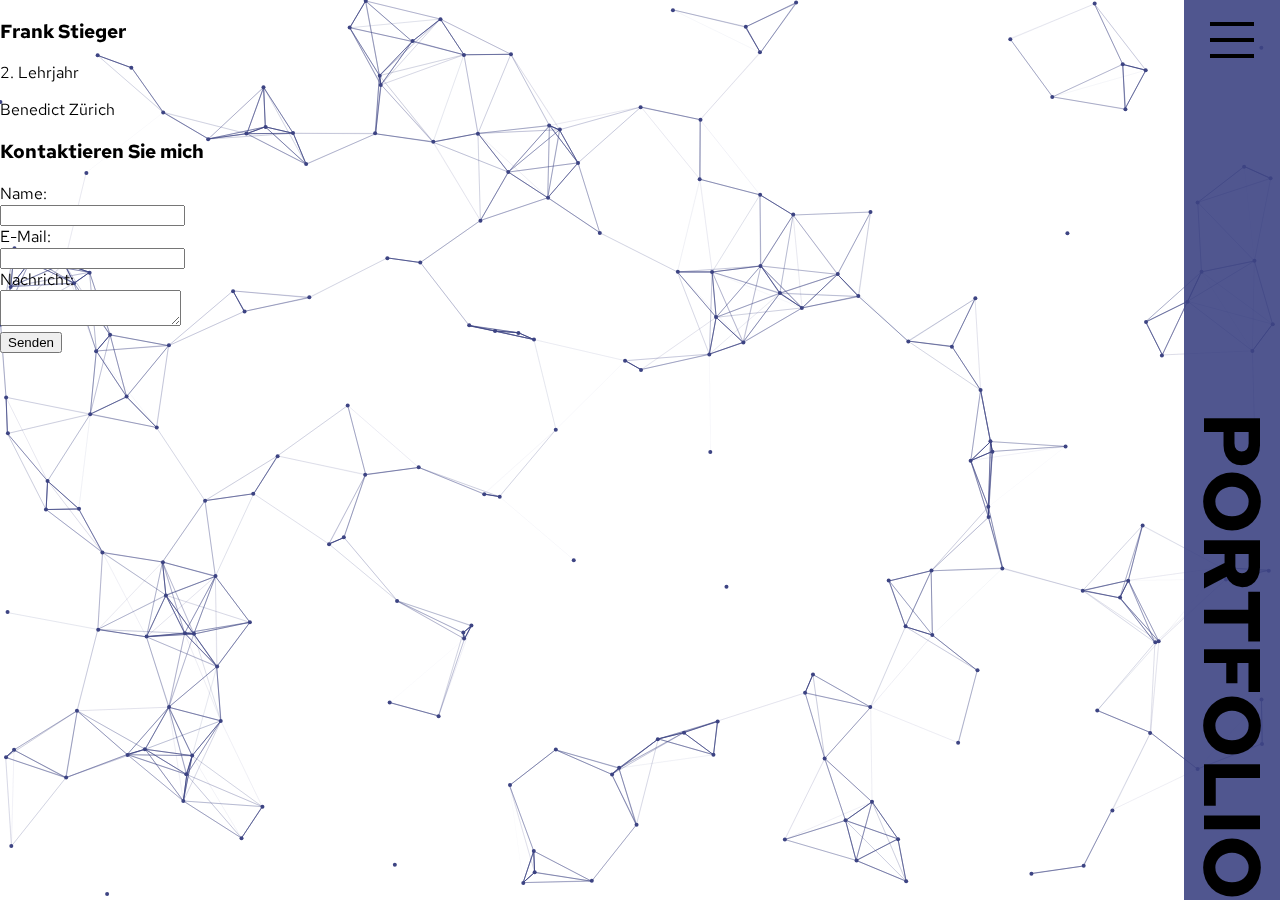
==== about.html @ e68fa995 "first commit" ====
<!DOCTYPE html>
<html lang="en">
  <head>
    <meta charset="UTF-8" />
    <meta name="viewport" content="width=device-width, initial-scale=1.0" />
    <title>Document</title>
    <link rel="stylesheet" href="css/main.css" />
    <link rel="stylesheet" href="css/projects.css" />
  </head>
  <body>
    <header>
      <nav>
        <button class="menu-button">
          <svg
            class="open-menu"
            width="100%"
            height="100%"
            viewBox="0 0 16 16"
            version="1.1"
            xmlns="http://www.w3.org/2000/svg"
            xmlns:xlink="http://www.w3.org/1999/xlink"
            xml:space="preserve"
            xmlns:serif="http://www.serif.com/"
            style="
              fill-rule: evenodd;
              clip-rule: evenodd;
              stroke-linejoin: round;
              stroke-miterlimit: 2;
            "
          >
            <g transform="matrix(15.6896,0,0,1.01163,-36.8663,-0.143675)">
              <rect x="2.509" y="11.509" width="0.701" height="0.988" />
            </g>
            <g transform="matrix(15.6896,0,0,1.01163,-36.8663,-4.14329)">
              <rect x="2.509" y="11.509" width="0.701" height="0.988" />
            </g>
            <g transform="matrix(15.6896,0,0,1.01163,-36.8663,-8.14268)">
              <rect x="2.509" y="11.509" width="0.701" height="0.988" />
            </g>
            <path
              d="M2.5,12C2.5,11.726 2.726,11.5 3,11.5L13,11.5C13.274,11.5 13.5,11.726 13.5,12C13.5,12.274 13.274,12.5 13,12.5L3,12.5C2.726,12.5 2.5,12.274 2.5,12ZM2.5,8C2.5,7.726 2.726,7.5 3,7.5L13,7.5C13.274,7.5 13.5,7.726 13.5,8C13.5,8.274 13.274,8.5 13,8.5L3,8.5C2.726,8.5 2.5,8.274 2.5,8ZM2.5,4C2.5,3.726 2.726,3.5 3,3.5L13,3.5C13.274,3.5 13.5,3.726 13.5,4C13.5,4.274 13.274,4.5 13,4.5L3,4.5C2.726,4.5 2.5,4.274 2.5,4Z"
            />
          </svg>
          <svg
            class="close-menu"
            xmlns="http://www.w3.org/2000/svg"
            width="100%"
            height="100%"
            fill="currentColor"
            class="bi bi-x"
            viewBox="0 0 16 16"
          >
            <path
              d="M4.646 4.646a.5.5 0 0 1 .708 0L8 7.293l2.646-2.647a.5.5 0 0 1 .708.708L8.707 8l2.647 2.646a.5.5 0 0 1-.708.708L8 8.707l-2.646 2.647a.5.5 0 0 1-.708-.708L7.293 8 4.646 5.354a.5.5 0 0 1 0-.708z"
            />
          </svg>
        </button>
        <h1>PORTFOLIO</h1>
        <ul class="menu">
          <li><a href="index.html">Home</a></li>
          <li><a href="projects.html">Projects</a></li>
          <li><a href="about.html">About</a></li>
        </ul>
      </nav>
    </header>
    <main>
      <canvas id="canvas"></canvas>
    </main>
    <footer>
      <div class="footer-columns">
        <div class="footer-column">
          <h3>Frank Stieger</h3>
          <p>2. Lehrjahr</p>
          <p>Benedict Zürich</p>
          <!--<p>
              <a href="github.com"><img src="img/github-icon.png" alt="" /></a>
              <a href="#"><img src="img/mail-icon.png" alt="" /></a>
            </p>-->
        </div>
        <div class="footer-column">
          <h3>Kontaktieren Sie mich</h3>
          <form
            action="mailto:frank@malien.ch"
            method="post"
            enctype="text/plain"
          >
            <label for="name">Name:</label><br />
            <input type="text" id="name" name="name" /><br />
            <label for="mail">E-Mail:</label><br />
            <input type="text" id="mail" name="mail" /><br />
            <label for="message">Nachricht:</label><br />
            <textarea id="message" name="message"></textarea><br />
            <input type="submit" value="Senden" />
          </form>
        </div>
      </div>
    </footer>

    <script src="js/nav.js"></script>
    <script src="js/canvas.js"></script>
  </body>
</html>
---- css/main.css ----
@import url("https://fonts.googleapis.com/css2?family=Fragment+Mono&family=Major+Mono+Display&family=Roboto+Mono:wght@400;700&display=swap");
@import url("https://fonts.googleapis.com/css2?family=Red+Hat+Display:wght@300;400&family=Red+Hat+Text:wght@300&display=swap");
body {
  margin: 0;
  padding: 0;
  font-family: "Red Hat Text", sans-serif;

  overflow-x: hidden;
}

/* Navbar */
nav {
  position: fixed;
  top: 0;
  right: 0;
  height: 100%;
  width: 6rem;
  background-color: rgba(61, 68, 131, 0.9);
  z-index: 1;
  transition: all 0.4s ease-in-out;

  display: flex;
  flex-direction: column;
  justify-content: space-between;
}

nav h1 {
  writing-mode: vertical-rl;
  text-orientation: mixed;
  align-self: center;
  font-size: 5em;
}

nav.show {
  right: 60vw;
}

/*  Menu */
.menu {
  position: fixed;
  top: 0;
  right: -60vw;
  box-sizing: border-box;
  height: 100vh;
  margin: 0 0 0 0;
  background-color: white;
  height: 100%;
  width: 60vw;
  transition: all 0.4s ease-in-out;
}

.menu.show {
  right: 0;
}

nav svg {
  position: relative;
}

.close-menu,
.open-menu.hide {
  visibility: hidden;
  transition: all 6s linear;
  opacity: 0;
}

.open-menu,
.close-menu.show {
  visibility: visible;
  transition: all 6s linear;
  opacity: 1;
}

nav ul {
  display: flex;
  flex-direction: column;
  justify-content: center;
  align-items: center;
}

nav li {
  list-style: none;
  margin: 10px 0;
}

nav li a {
  text-decoration: none;
  color: #010f55;
  position: relative;
  font-size: 2em;
}

nav li a::after {
  content: "";
  position: absolute;
  display: block;
  width: 100%;
  height: 0.08em;
  bottom: 0;
  left: 0;
  background-color: #010f55;
  transform: scaleX(0);
  transition: 0.3s;
}

nav li a:hover::after {
  transform: scaleX(1);
}

/* Menu Button */
.menu-button {
  height: 6em;
  width: 6em;
  align-self: center;
  background-color: transparent;
  border-color: transparent;
}

.menu-button svg {
  fill: black;
}

.menu-button:hover {
  cursor: pointer;
}

/* Title Page */
.title-page {
  height: 100vh;
  width: 100vw;
}

/* flex container */
.flex-container {
  display: flex;
  height: 100%;
}

.flex-image-container {
  background-color: transparent;
  flex: 0 0 40%;
  display: flex;
  flex-direction: column;
  align-items: center;
  overflow: hidden;
}

.flex-text-container {
  display: flex;
  flex: 0 0 60%;
  flex-direction: column;
}

.flex-text-container h1 {
  font-size: 7rem;
  color: black;
  text-align: right;
  background-color: rgba(255, 255, 255, 0.3);
  line-height: 0.9;
  margin: 0 6rem 0 0;
}

#canvas {
  position: fixed;
  top: 0;
  left: 0;
  z-index: -1;
}

/*Title images */
.flex-image-container img {
  height: 50%;
  width: 100%;
  object-fit: cover;
  object-position: right bottom;
}

.turn-y {
  transform: scaleY(-1);
}

/* Main Content */
.main-content {
  padding: 10%;
  flex: 1 1 80%;
  min-height: 100vh;
  background-color: rgba(0, 0, 0, 0.9);
}

.grid {
  display: grid;
  height: 100%;
  grid-template-rows: 6, 1fr;
  grid-template-columns: 5, 1fr;
  gap: 1em;
}
---- css/projects.css ----
.content-container {
  width: 70vw;
  margin: 0 auto 50px auto;
  background-color: rgba(0, 0, 0, 0.8);
  text-align: center;
}

.card {
  width: 20em;
  height: 25em;
  background-color: #fff;
  border-radius: 10px;
  overflow: hidden;
  margin: 1em;
  display: inline-block;
  text-align: center;
}

.card img {
  width: 100%;
  height: 13em;
  object-fit: cover;
}

.card h3 {
  font-size: 24px;
  margin: 10px;
}

.card p {
  font-size: 16px;
  margin: 10px;
}

.card a {
  display: inline-block;
  text-align: center;
  color: #010f55;
  padding: 10px;
  margin-top: auto;
  text-decoration: none;
}

.card a::after {
  content: "";
  position: relative;
  display: block;
  width: 100%;
  height: 0.08em;
  bottom: 0;
  left: 0;
  background-color: #010f55;
  transform: scaleX(0);
  transition: 0.3s;
}

.card a:hover {
  color: #00003c;
  transition: color 0.3s ease-in-out;
}

.card a:hover::after {
  transform: scaleX(1);
}

#canvas {
  position: fixed;
  top: 0;
  left: 0;
  z-index: -1;
}
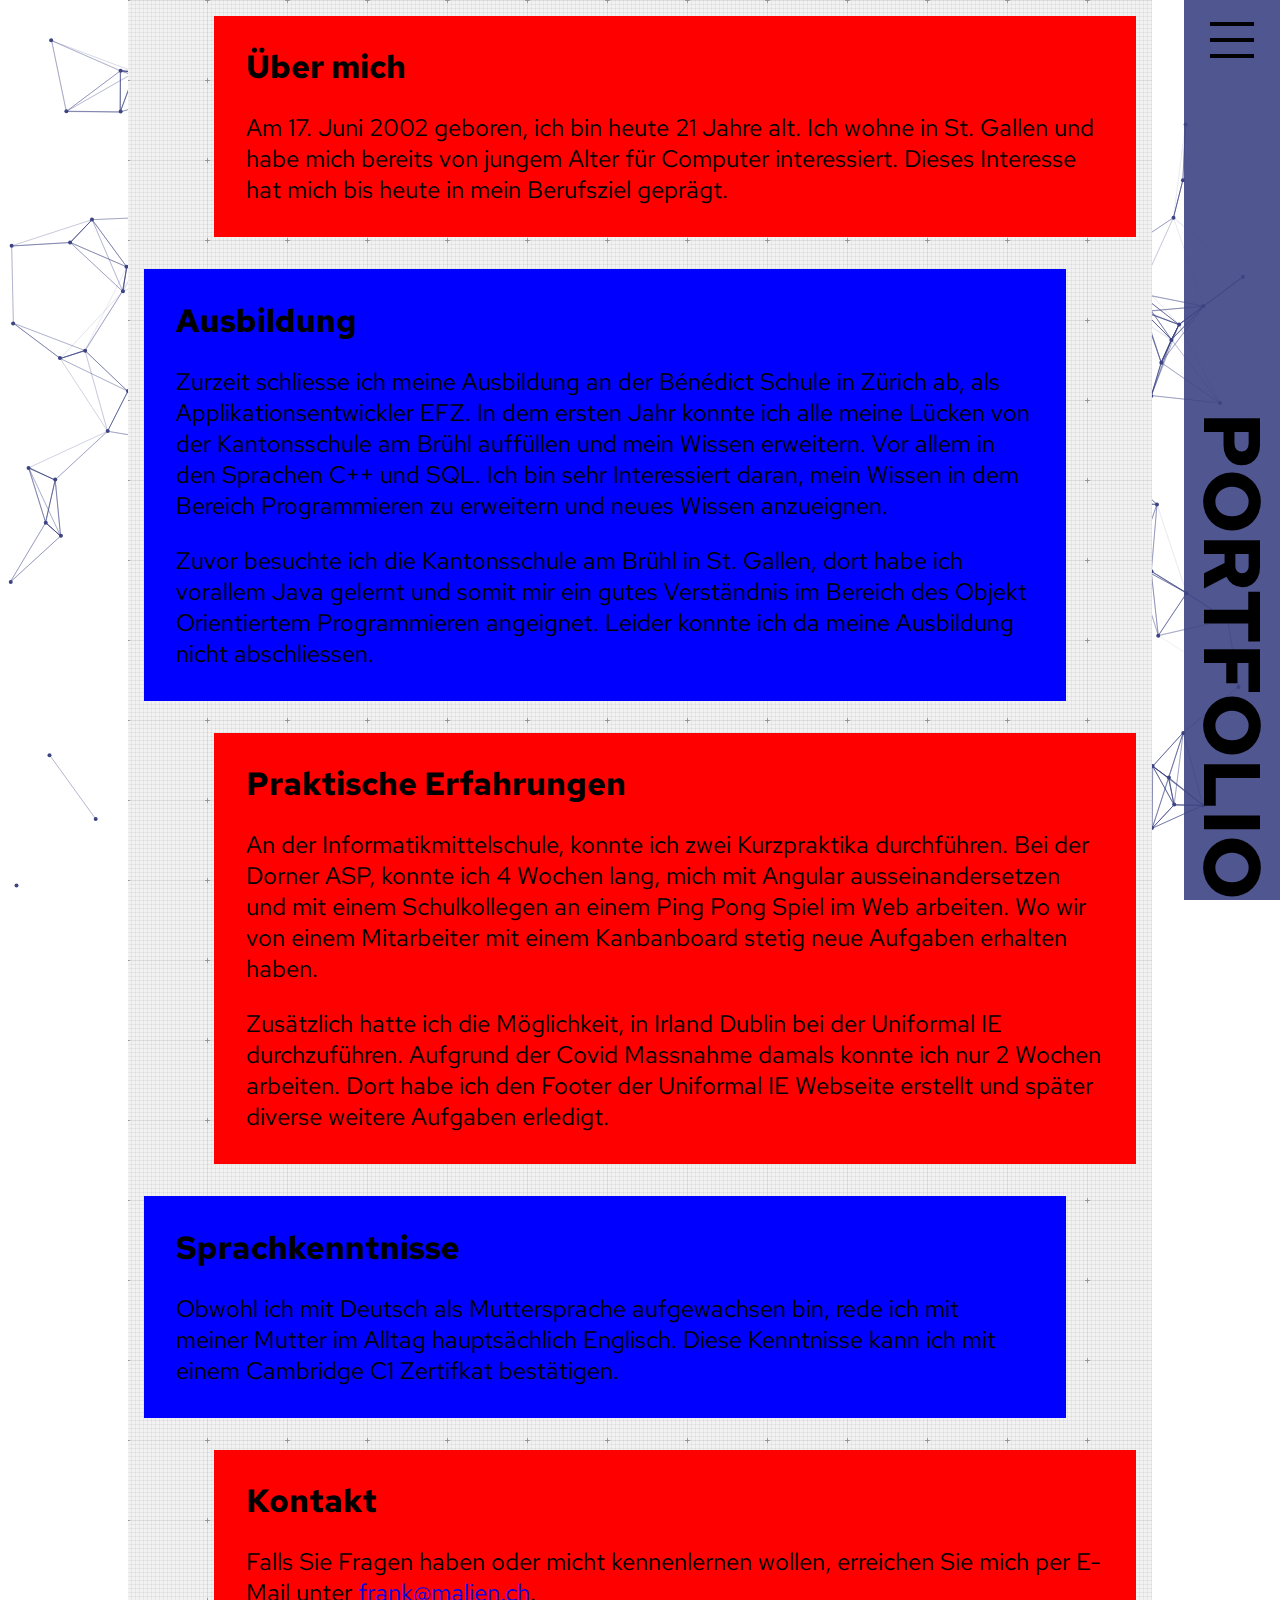
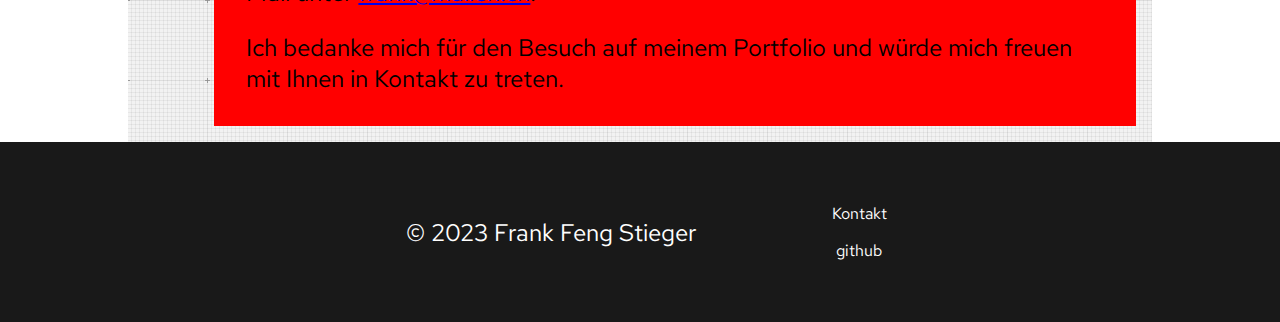
==== commit 6070ddeb: "home page, with about me layout, TODO: skill chaning divs" ====
--- a/about.html
+++ b/about.html
@@ -5,7 +5,7 @@
     <meta name="viewport" content="width=device-width, initial-scale=1.0" />
     <title>Document</title>
     <link rel="stylesheet" href="css/main.css" />
-    <link rel="stylesheet" href="css/projects.css" />
+    <link rel="stylesheet" href="css/about.css" />
   </head>
   <body>
     <header>
@@ -65,37 +65,82 @@
     </header>
     <main>
       <canvas id="canvas"></canvas>
-    </main>
-    <footer>
-      <div class="footer-columns">
-        <div class="footer-column">
-          <h3>Frank Stieger</h3>
-          <p>2. Lehrjahr</p>
-          <p>Benedict Zürich</p>
-          <!--<p>
-              <a href="github.com"><img src="img/github-icon.png" alt="" /></a>
-              <a href="#"><img src="img/mail-icon.png" alt="" /></a>
-            </p>-->
+      <div class="content">
+        <div class="content-container right">
+          <h1>Über mich</h1>
+          <p>
+            Am 17. Juni 2002 geboren, ich bin heute 21 Jahre alt. Ich wohne in
+            St. Gallen und habe mich bereits von jungem Alter für Computer
+            interessiert. Dieses Interesse hat mich bis heute in mein Berufsziel
+            geprägt.
+          </p>
         </div>
-        <div class="footer-column">
-          <h3>Kontaktieren Sie mich</h3>
-          <form
-            action="mailto:frank@malien.ch"
-            method="post"
-            enctype="text/plain"
-          >
-            <label for="name">Name:</label><br />
-            <input type="text" id="name" name="name" /><br />
-            <label for="mail">E-Mail:</label><br />
-            <input type="text" id="mail" name="mail" /><br />
-            <label for="message">Nachricht:</label><br />
-            <textarea id="message" name="message"></textarea><br />
-            <input type="submit" value="Senden" />
-          </form>
+        <div class="content-container left">
+          <h1>Ausbildung</h1>
+          <p>
+            Zurzeit schliesse ich meine Ausbildung an der Bénédict Schule in
+            Zürich ab, als Applikationsentwickler EFZ. In dem ersten Jahr konnte
+            ich alle meine Lücken von der Kantonsschule am Brühl auffüllen und
+            mein Wissen erweitern. Vor allem in den Sprachen C++ und SQL. Ich
+            bin sehr Interessiert daran, mein Wissen in dem Bereich
+            Programmieren zu erweitern und neues Wissen anzueignen.
+          </p>
+          <p>
+            Zuvor besuchte ich die Kantonsschule am Brühl in St. Gallen, dort
+            habe ich vorallem Java gelernt und somit mir ein gutes Verständnis
+            im Bereich des Objekt Orientiertem Programmieren angeignet. Leider
+            konnte ich da meine Ausbildung nicht abschliessen.
+          </p>
+        </div>
+        <div class="content-container right">
+          <h1>Praktische Erfahrungen</h1>
+          <p>
+            An der Informatikmittelschule, konnte ich zwei Kurzpraktika
+            durchführen. Bei der Dorner ASP, konnte ich 4 Wochen lang, mich mit
+            Angular ausseinandersetzen und mit einem Schulkollegen an einem Ping
+            Pong Spiel im Web arbeiten. Wo wir von einem Mitarbeiter mit einem
+            Kanbanboard stetig neue Aufgaben erhalten haben.
+          </p>
+          <p>
+            Zusätzlich hatte ich die Möglichkeit, in Irland Dublin bei der
+            Uniformal IE durchzuführen. Aufgrund der Covid Massnahme damals
+            konnte ich nur 2 Wochen arbeiten. Dort habe ich den Footer der
+            Uniformal IE Webseite erstellt und später diverse weitere Aufgaben
+            erledigt.
+          </p>
+        </div>
+        <div class="content-container left">
+          <h1>Sprachkenntnisse</h1>
+          <p>
+            Obwohl ich mit Deutsch als Muttersprache aufgewachsen bin, rede ich
+            mit meiner Mutter im Alltag hauptsächlich Englisch. Diese Kenntnisse
+            kann ich mit einem Cambridge C1 Zertifkat bestätigen.
+          </p>
+        </div>
+        <div class="content-container right">
+          <h1>Kontakt</h1>
+          <p>
+            Falls Sie Fragen haben oder micht kennenlernen wollen, erreichen Sie
+            mich per E-Mail unter
+            <a href="mailto:frank@malien.ch">frank@malien.ch</a>.
+          </p>
+          <p>
+            Ich bedanke mich für den Besuch auf meinem Portfolio und würde mich
+            freuen mit Ihnen in Kontakt zu treten.
+          </p>
         </div>
       </div>
+    </main>
+
+    <footer>
+      <div>
+        <p>© 2023 Frank Feng Stieger</p>
+      </div>
+      <div>
+        <a href="mailto:frank@malien.ch">Kontakt</a>
+        <a href="https://github.com/fs-feng?tab=repositories">github</a>
+      </div>
     </footer>
-
     <script src="js/nav.js"></script>
     <script src="js/canvas.js"></script>
   </body>
--- a/css/main.css
+++ b/css/main.css
@@ -184,13 +184,191 @@
   padding: 10%;
   flex: 1 1 80%;
   min-height: 100vh;
-  background-color: rgba(0, 0, 0, 0.9);
+  background-color: rgba(225, 225, 225, 0.9);
+  background: linear-gradient(-90deg, rgba(0, 0, 0, 0.05) 1px, transparent 1px),
+    linear-gradient(rgba(0, 0, 0, 0.05) 1px, transparent 1px),
+    linear-gradient(-90deg, rgba(0, 0, 0, 0.04) 1px, transparent 1px),
+    linear-gradient(rgba(0, 0, 0, 0.04) 1px, transparent 1px),
+    linear-gradient(
+      transparent 3px,
+      #f2f2f2 3px,
+      #f2f2f2 78px,
+      transparent 78px
+    ),
+    linear-gradient(-90deg, #aaa 1px, transparent 1px),
+    linear-gradient(
+      -90deg,
+      transparent 3px,
+      #f2f2f2 3px,
+      #f2f2f2 78px,
+      transparent 78px
+    ),
+    linear-gradient(#aaa 1px, transparent 1px), #f2f2f2;
+  background-size: 4px 4px, 4px 4px, 80px 80px, 80px 80px, 80px 80px, 80px 80px,
+    80px 80px, 80px 80px;
 }
 
 .grid {
   display: grid;
   height: 100%;
-  grid-template-rows: 6, 1fr;
-  grid-template-columns: 5, 1fr;
-  gap: 1em;
-}
+  grid-template-rows: repeat(8, 1fr);
+  grid-template-columns: repeat(6, 1fr);
+  gap: 1.5em;
+  margin-bottom: 5em;
+}
+
+.grid-item {
+  background-color: rgba(25, 25, 25, 0.9);
+  color: white;
+  font-weight: bold;
+  display: flex;
+  justify-content: center;
+  align-items: center;
+  padding: 0 1em;
+  text-align: center;
+  transition: transform 0.2s;
+
+  &:hover {
+    transform: scale(1.025);
+  }
+
+  &.small {
+    grid-column: span 1;
+    grid-row: span 1;
+  }
+
+  &.medium {
+    grid-column: span 2;
+    grid-row: span 1;
+  }
+
+  &.medium-square {
+    grid-column: span 2;
+    grid-row: span 2;
+  }
+
+  &.square {
+    grid-column: span 4;
+    grid-row: span 4;
+  }
+
+  &.wide {
+    grid-column: span 4;
+    grid-row: span 1;
+  }
+
+  &.image {
+    background-repeat: no-repeat;
+    background-position: center;
+    background-size: cover;
+    background-color: rgba(0, 0, 0, 0.5);
+    background-blend-mode: darken;
+  }
+
+  &.image-me {
+    background-image: url("/img/me.jpg");
+  }
+
+  &.image-minesweeper {
+    background-image: url("/img/minesweeper.png");
+  }
+
+  &.link {
+    background-color: rgba(61, 68, 131, 1);
+    transition: all 0.3s ease-in-out;
+    text-decoration: none;
+  }
+
+  &.link:hover {
+    cursor: pointer;
+    background-color: #010f55;
+  }
+}
+
+.link-image {
+  height: auto;
+  width: 60%;
+}
+
+.title-div {
+  border-bottom: #010f55 0.2em solid;
+  margin-bottom: 2em;
+  font-size: 1.5em;
+  color: #010f55;
+}
+
+p {
+  font-size: 1.5em;
+}
+
+footer {
+  width: 100%;
+  height: 10em;
+  background-color: rgb(25, 25, 25); /* Dark Blue Grey */
+  color: white;
+  text-align: center;
+  padding: 10px;
+  display: flex;
+  justify-content: center;
+  align-items: center;
+}
+
+footer div {
+  margin: 0 2em;
+  padding: 0 2em;
+  display: flex;
+  flex-direction: column;
+}
+
+footer div a {
+  color: white;
+  text-decoration: none;
+  margin: 0.5em;
+  &:hover {
+    color: #010f55;
+    transition: all 0.3s ease-in-out;
+  }
+}
+
+.grid-skills {
+  display: grid;
+  grid-template-columns: repeat(4, 1fr);
+  grid-template-rows: repeat(2, 1fr);
+  background-color: white;
+  min-height: 20vh;
+  padding: 4%;
+  gap: 2em;
+}
+
+.skill-icon {
+  height: 100%;
+  width: 100%;
+  object-fit: contain;
+  object-position: center;
+  grid-column: span 1;
+  grid-row: span 1;
+
+  display: flex;
+  justify-content: center;
+  align-items: center;
+  transition: transform 0.2s;
+
+  &:hover {
+    transform: scale(1.4);
+  }
+}
+
+.skill-icon img {
+  width: 50%;
+}
+
+.skill-text {
+  grid-column: span 4;
+  grid-row: span 1;
+  background-color: #010f55;
+
+  display: flex;
+  justify-content: center;
+  align-items: center;
+  flex-direction: column;
+}
--- a/css/about.css
+++ b/css/about.css
@@ -0,0 +1,47 @@
+.content {
+  min-height: 20vh;
+  margin: 0 auto;
+  width: 80vw;
+  display: flex;
+  flex-direction: column;
+  align-items: center;
+
+  background: linear-gradient(-90deg, rgba(0, 0, 0, 0.05) 1px, transparent 1px),
+    linear-gradient(rgba(0, 0, 0, 0.05) 1px, transparent 1px),
+    linear-gradient(-90deg, rgba(0, 0, 0, 0.04) 1px, transparent 1px),
+    linear-gradient(rgba(0, 0, 0, 0.04) 1px, transparent 1px),
+    linear-gradient(
+      transparent 3px,
+      #f2f2f2 3px,
+      #f2f2f2 78px,
+      transparent 78px
+    ),
+    linear-gradient(-90deg, #aaa 1px, transparent 1px),
+    linear-gradient(
+      -90deg,
+      transparent 3px,
+      #f2f2f2 3px,
+      #f2f2f2 78px,
+      transparent 78px
+    ),
+    linear-gradient(#aaa 1px, transparent 1px), #f2f2f2;
+  background-size: 4px 4px, 4px 4px, 80px 80px, 80px 80px, 80px 80px, 80px 80px,
+    80px 80px, 80px 80px;
+}
+
+.content-container {
+  width: 90%;
+  padding: 0.5em 2em;
+  box-sizing: border-box;
+
+  &.right {
+    background-color: red;
+    align-self: flex-end;
+    margin: 1em;
+  }
+  &.left {
+    background-color: blue;
+    align-self: flex-start;
+    margin: 1em;
+  }
+}
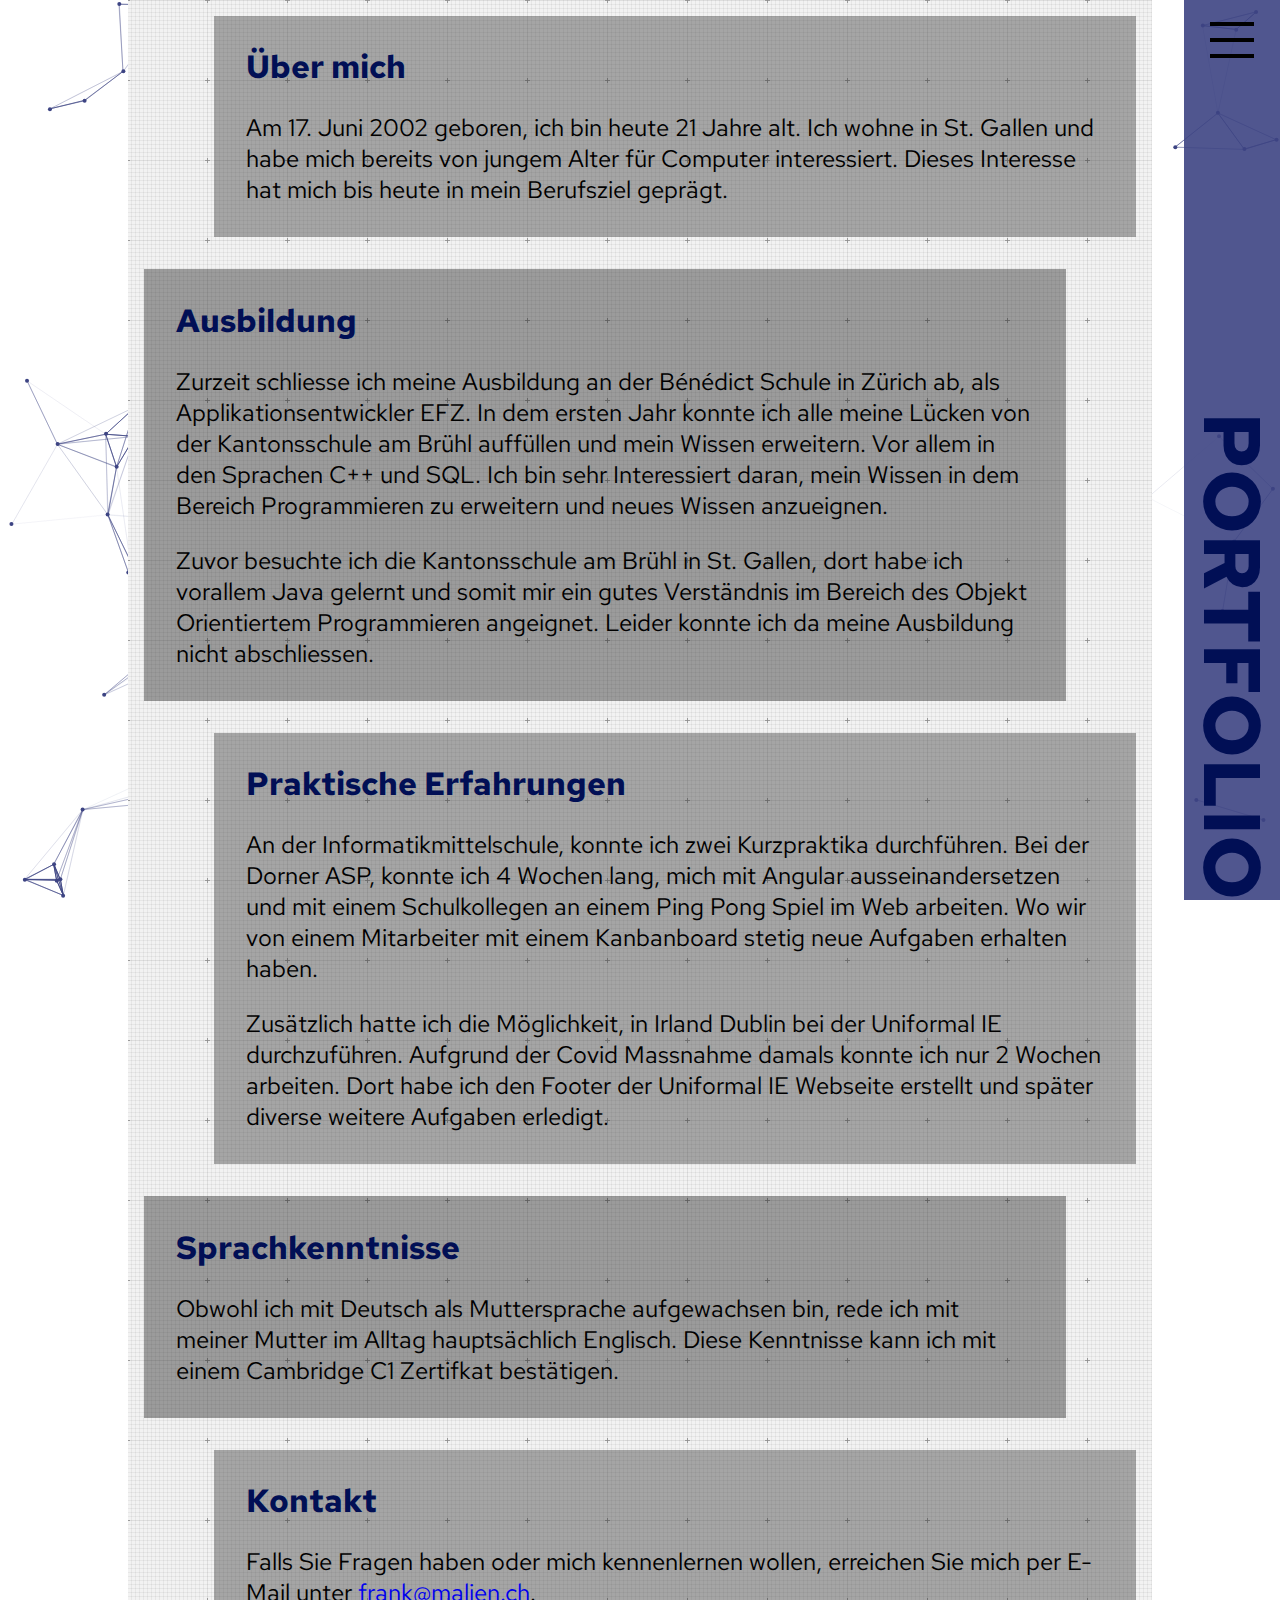
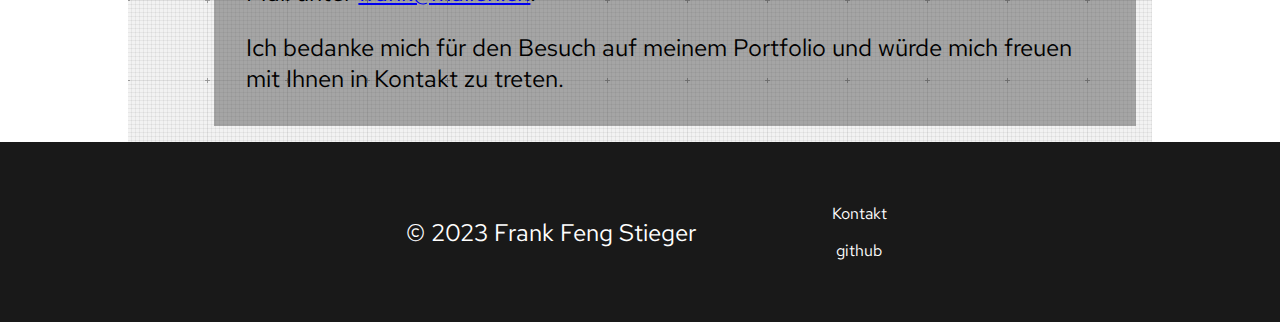
==== commit 4d4c2b63: "about me text, skill js sketch" ====
--- a/about.html
+++ b/about.html
@@ -120,7 +120,7 @@
         <div class="content-container right">
           <h1>Kontakt</h1>
           <p>
-            Falls Sie Fragen haben oder micht kennenlernen wollen, erreichen Sie
+            Falls Sie Fragen haben oder mich kennenlernen wollen, erreichen Sie
             mich per E-Mail unter
             <a href="mailto:frank@malien.ch">frank@malien.ch</a>.
           </p>
--- a/css/main.css
+++ b/css/main.css
@@ -367,8 +367,19 @@
   grid-row: span 1;
   background-color: #010f55;
 
-  display: flex;
-  justify-content: center;
-  align-items: center;
-  flex-direction: column;
-}
+  justify-content: center;
+  align-items: center;
+  flex-direction: column;
+}
+
+.skill-default {
+  display: flex;
+}
+
+.skill-java,
+.skill-html,
+.skill-css,
+.skill-js {
+  display: none;
+  background-color: red;
+}
--- a/css/about.css
+++ b/css/about.css
@@ -35,13 +35,17 @@
   box-sizing: border-box;
 
   &.right {
-    background-color: red;
     align-self: flex-end;
     margin: 1em;
+    background-color: rgba(50, 50, 50, 0.4);
   }
   &.left {
-    background-color: blue;
     align-self: flex-start;
     margin: 1em;
+    background-color: rgba(25, 25, 25, 0.4);
   }
 }
+
+h1 {
+  color: #010f55;
+}
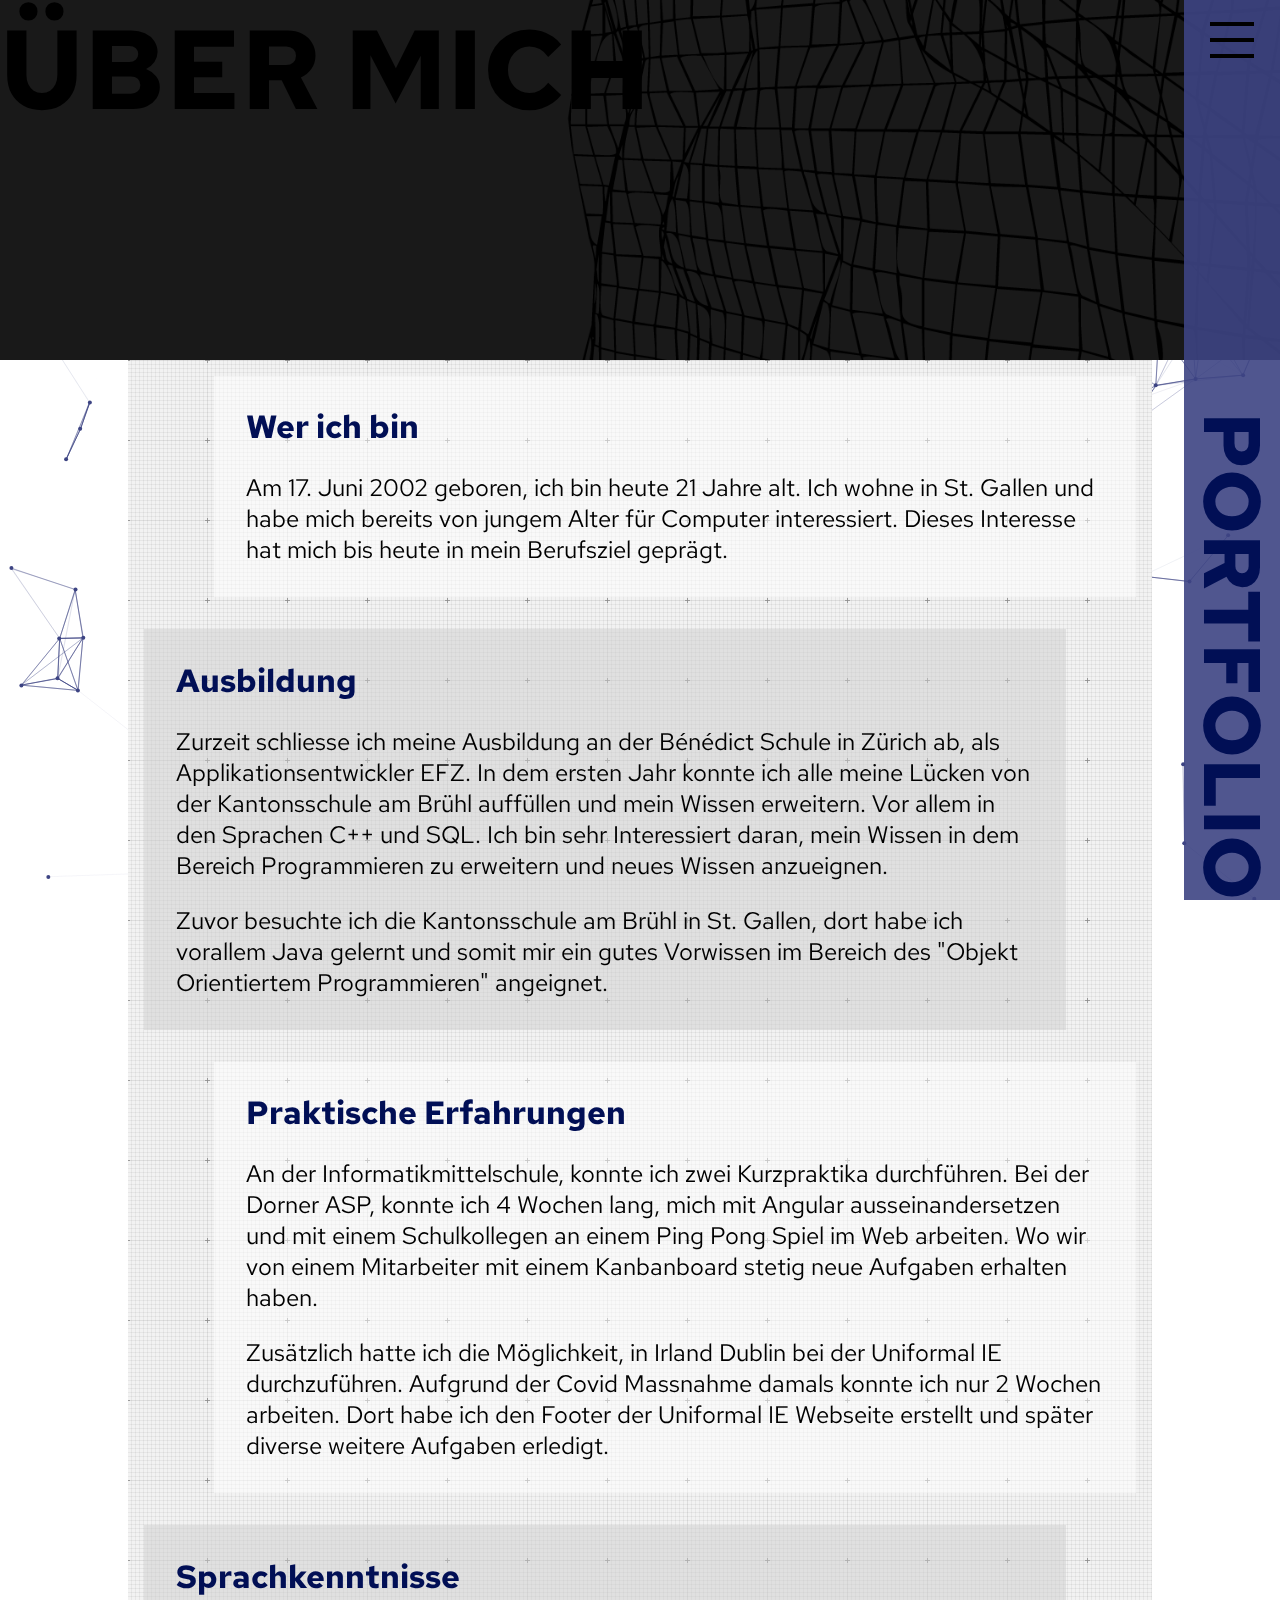
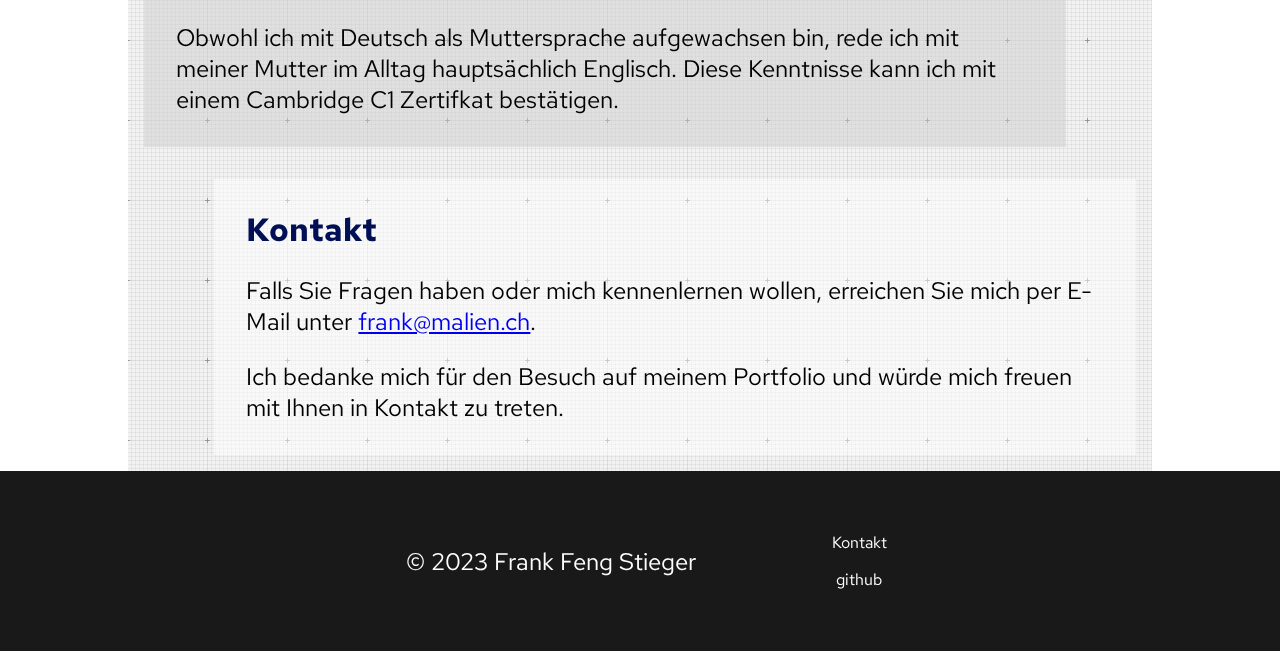
==== commit aff11442: "projects and about" ====
--- a/about.html
+++ b/about.html
@@ -58,16 +58,19 @@
         <h1>PORTFOLIO</h1>
         <ul class="menu">
           <li><a href="index.html">Home</a></li>
-          <li><a href="projects.html">Projects</a></li>
-          <li><a href="about.html">About</a></li>
+          <li><a href="projects.html">Projekte</a></li>
+          <li><a href="about.html">Über mich</a></li>
         </ul>
       </nav>
     </header>
     <main>
       <canvas id="canvas"></canvas>
+      <div class="top-div">
+        <h1 id="title-absolute">ÜBER MICH</h1>
+      </div>
       <div class="content">
         <div class="content-container right">
-          <h1>Über mich</h1>
+          <h1>Wer ich bin</h1>
           <p>
             Am 17. Juni 2002 geboren, ich bin heute 21 Jahre alt. Ich wohne in
             St. Gallen und habe mich bereits von jungem Alter für Computer
@@ -87,9 +90,8 @@
           </p>
           <p>
             Zuvor besuchte ich die Kantonsschule am Brühl in St. Gallen, dort
-            habe ich vorallem Java gelernt und somit mir ein gutes Verständnis
-            im Bereich des Objekt Orientiertem Programmieren angeignet. Leider
-            konnte ich da meine Ausbildung nicht abschliessen.
+            habe ich vorallem Java gelernt und somit mir ein gutes Vorwissen im
+            Bereich des "Objekt Orientiertem Programmieren" angeignet.
           </p>
         </div>
         <div class="content-container right">
--- a/css/main.css
+++ b/css/main.css
@@ -59,16 +59,12 @@
 
 .close-menu,
 .open-menu.hide {
-  visibility: hidden;
-  transition: all 6s linear;
-  opacity: 0;
+  display: none;
 }
 
 .open-menu,
 .close-menu.show {
-  visibility: visible;
-  transition: all 6s linear;
-  opacity: 1;
+  display: block;
 }
 
 nav ul {
@@ -215,11 +211,13 @@
   grid-template-columns: repeat(6, 1fr);
   gap: 1.5em;
   margin-bottom: 5em;
+  background-color: rgba(205, 205, 205, 0.5);
+  padding: 1em;
 }
 
 .grid-item {
-  background-color: rgba(25, 25, 25, 0.9);
-  color: white;
+  background-color: rgba(255, 255, 255, 0.5);
+  color: black;
   font-weight: bold;
   display: flex;
   justify-content: center;
@@ -273,6 +271,10 @@
     background-image: url("/img/minesweeper.png");
   }
 
+  &.image-grid {
+    background-image: url("/img/25.png");
+  }
+
   &.link {
     background-color: rgba(61, 68, 131, 1);
     transition: all 0.3s ease-in-out;
@@ -304,7 +306,7 @@
 footer {
   width: 100%;
   height: 10em;
-  background-color: rgb(25, 25, 25); /* Dark Blue Grey */
+  background-color: rgb(25, 25, 25);
   color: white;
   text-align: center;
   padding: 10px;
@@ -334,7 +336,7 @@
   display: grid;
   grid-template-columns: repeat(4, 1fr);
   grid-template-rows: repeat(2, 1fr);
-  background-color: white;
+  background-color: rgba(255, 255, 255, 0.5);
   min-height: 20vh;
   padding: 4%;
   gap: 2em;
@@ -365,15 +367,32 @@
 .skill-text {
   grid-column: span 4;
   grid-row: span 1;
-  background-color: #010f55;
-
-  justify-content: center;
-  align-items: center;
-  flex-direction: column;
+
+  justify-content: center;
+  align-items: center;
+  flex-direction: column;
+  height: 30vh;
+  text-align: center;
 }
 
 .skill-default {
   display: flex;
+  flex-direction: row;
+}
+
+.skill-default img {
+  height: 100%;
+}
+
+.skill-text h1 {
+  color: #010f55;
+}
+
+.skill-default div {
+  display: flex;
+  flex-direction: column;
+  justify-content: center;
+  align-items: center;
 }
 
 .skill-java,
@@ -381,5 +400,14 @@
 .skill-css,
 .skill-js {
   display: none;
-  background-color: red;
-}
+}
+
+.top-div {
+  width: 100%;
+  height: 40vh;
+  background-color: rgb(25, 25, 25);
+  background-image: url("/img/23.png");
+  background-repeat: no-repeat;
+  background-position: right;
+  background-size: 110%;
+}
--- a/css/about.css
+++ b/css/about.css
@@ -37,15 +37,24 @@
   &.right {
     align-self: flex-end;
     margin: 1em;
-    background-color: rgba(50, 50, 50, 0.4);
+    background-color: rgba(255, 255, 255, 0.5);
   }
   &.left {
     align-self: flex-start;
     margin: 1em;
-    background-color: rgba(25, 25, 25, 0.4);
+    background-color: rgba(205, 205, 205, 0.5);
   }
 }
 
 h1 {
   color: #010f55;
 }
+
+.top-div h1 {
+  color: black;
+  font-size: 7rem;
+  line-height: 0.9;
+  position: absolute;
+  top: -0.5em;
+  left: 0;
+}
